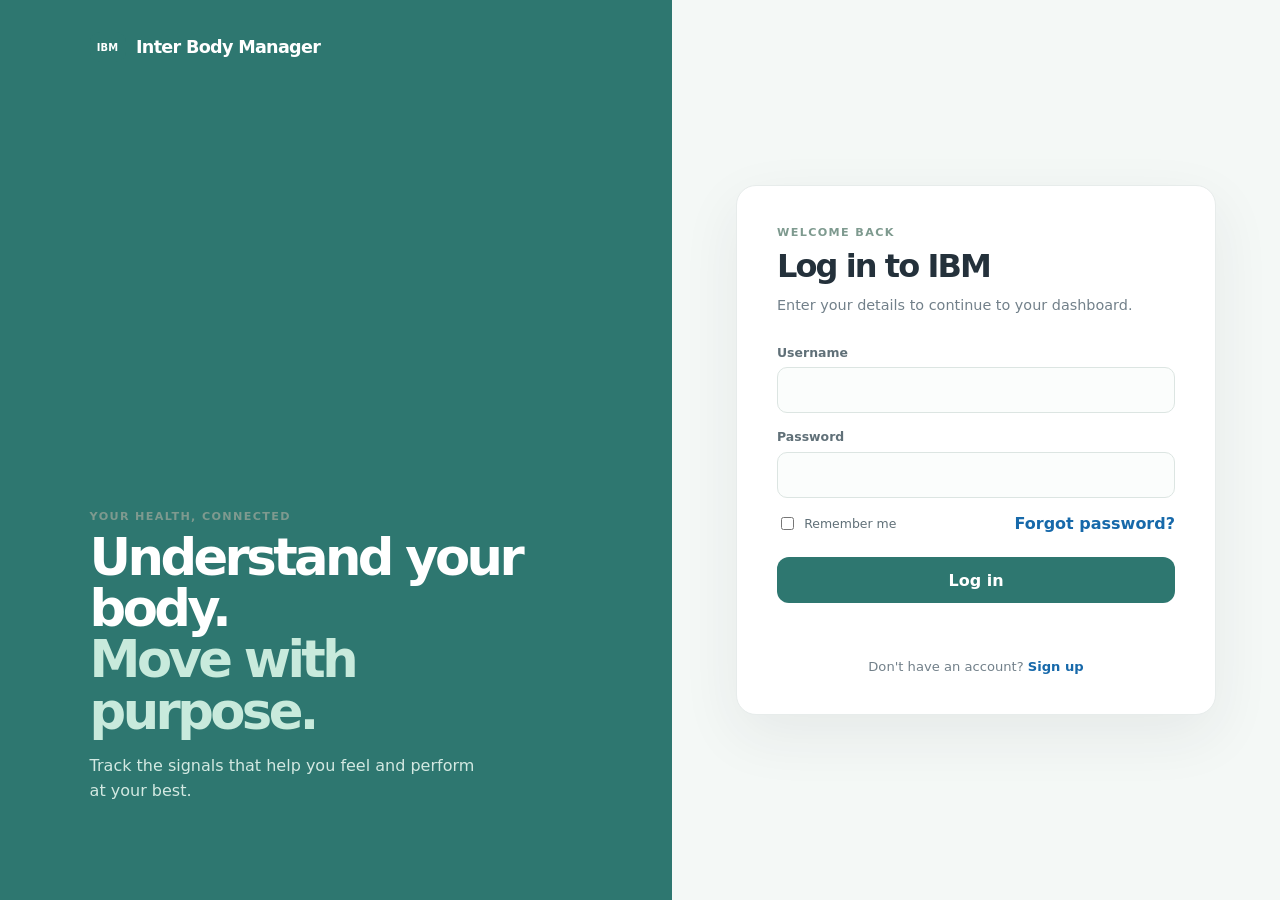
==== login.html @ 046cdf41 "Added the login system" ====
<!DOCTYPE html>
<html lang="en-GB">
<head>
    <meta charset="UTF-8">
    <meta name="viewport" content="width=device-width, initial-scale=1.0">
    <link rel="stylesheet" href="styles.css">
    <title>Log in | Inter Body Manager</title>
</head>
<body class="auth-page">
    <main class="auth-layout">
        <section class="auth-intro">
            <a class="auth-brand" href="login.html"><span class="brand-mark">IBM</span><span>Inter Body Manager</span></a>
            <div><p class="section-kicker">Your health, connected</p><h1>Understand your body.<br><span>Move with purpose.</span></h1><p>Track the signals that help you feel and perform at your best.</p></div>
        </section>
        <section class="auth-card" aria-labelledby="login-heading">
            <p class="section-kicker">Welcome back</p>
            <h2 id="login-heading">Log in to IBM</h2>
            <p class="auth-subtitle">Enter your details to continue to your dashboard.</p>
            <form id="login-form" class="auth-form">
                <label for="username">Username</label>
                <input id="username" name="username" type="text" autocomplete="username" required>
                <label for="password">Password</label>
                <input id="password" name="password" type="password" autocomplete="current-password" required>
                <div class="auth-options"><label class="remember-label"><input type="checkbox"> Remember me</label><a href="forgot-password.html">Forgot password?</a></div>
                <button class="save-button" type="submit">Log in</button>
                <p class="form-message" role="status"></p>
            </form>
            <p class="auth-switch">Don't have an account? <a href="signup.html">Sign up</a></p>
        </section>
    </main>
</body>
</html>
---- styles.css ----
* {
    box-sizing: border-box;
}

:root {
    --ink: #24313b;
    --muted: #72808a;
    --line: #e7eceb;
    --cream: #f7faf7;
    --teal: #2e7770;
    --mint: #d9eee8;
}

body {
    margin: 0;
    color: var(--ink);
    background: #f8faf9;
    font-family: Inter, ui-sans-serif, system-ui, -apple-system, BlinkMacSystemFont, "Segoe UI", sans-serif;
    overflow-x: hidden;
    overflow-y: auto;
}

.page-layout {
    display: flex;
    flex-direction: column;
    min-height: 100dvh;
    transition: margin-left .2s ease, width .2s ease;
}

.page-layout.sidebar-open {
    width: calc(100% - 280px);
    margin-left: 280px;
}

main {
    flex: 0 0 auto;
}

.navbar-nav {
    position: fixed; z-index: 30; top: 0; bottom: 0; left: 0; display: flex; flex-direction: column; gap: 0; width: 280px; max-height: none; padding: 5.5rem 0 1rem; margin: 0; overflow-y: auto; list-style: none; background: #fff; border: 1px solid var(--line); border-left: 0; border-radius: 0; box-shadow: 8px 12px 25px #24313b14; transform: translateX(-105%); transition: transform .2s ease;
}

.navbar-nav.is-open {
    transform: translateX(0);
}

.navbar {
    position: sticky;
    top: 0;
    z-index: 20;
    padding: 1.25rem 1.25rem;
    background: #fff;
    border-bottom: 1px solid var(--line);
}

.container-fluid { display: flex; justify-content: flex-start; align-items: center; width: 100%; margin: 0; }
.brand-navigation { display: flex; align-items: center; gap: .55rem; }
.navbar-brand { display: flex; flex-shrink: 0; align-items: center; gap: .55rem; color: var(--ink); font-size: 1.3rem; font-weight: 750; letter-spacing: -.04em; text-decoration: none; white-space: nowrap; }
.brand-mark { display: grid; flex-shrink: 0; place-items: center; width: 36px; height: 30px; border-radius: 10px; color: #fff; background: var(--teal); font-size: .62rem; letter-spacing: .02em; }
.nav-item { width: 100%; }
.nav-link { display: block; padding: .75rem 1.5rem; }
.nav-link:hover, .nav-link.active { background: #f1f8f5; }
.nav-link { color: var(--muted); font-size: .86rem; text-decoration: none; }
.nav-link.active, .nav-link:hover { color: var(--teal); }
.menu-toggle { display: grid; gap: 4px; width: 30px; padding: 5px 3px; border: 0; background: transparent; cursor: pointer; }
.menu-toggle span { display: block; width: 24px; height: 2px; border-radius: 2px; background: var(--ink); transition: transform .2s ease, opacity .2s ease; }
.menu-toggle[aria-expanded="true"] span:nth-child(1) { transform: translateY(6px) rotate(45deg); }.menu-toggle[aria-expanded="true"] span:nth-child(2) { opacity: 0; }.menu-toggle[aria-expanded="true"] span:nth-child(3) { transform: translateY(-6px) rotate(-45deg); }

.dashboard-shell { max-width: 1280px; margin: auto; padding: 4rem 5vw 5rem; }
.welcome-bar, .section-heading, .card-title-row, .dialog-header { display: flex; justify-content: space-between; align-items: center; }
.eyebrow, .section-kicker { margin: 0 0 .55rem; color: #7e9a8f; font-size: .7rem; font-weight: 800; letter-spacing: .12em; text-transform: uppercase; }
h1, h2, p { margin-top: 0; }
h1 { margin-bottom: .6rem; font-size: clamp(2.2rem, 4vw, 3.8rem); letter-spacing: -.07em; line-height: 1; }
h1 span { color: var(--teal); }
.welcome-copy { color: var(--muted); font-size: .95rem; }
.add-data-button, .save-button { border: 0; border-radius: 12px; background: var(--teal); color: white; cursor: pointer; font: inherit; font-weight: 700; }
.add-data-button { display: flex; align-items: center; gap: .55rem; padding: .8rem 1.1rem; }
.add-data-button:hover, .save-button:hover { background: #215f5a; }
.plus-icon { font-size: 1.35rem; font-weight: 400; line-height: .7; }
.dashboard-sections { margin-top: 3rem; border: 1px solid var(--line); border-radius: 22px; overflow: hidden; background: #fff; }
.dashboard-section { padding: 2.3rem; }
.fitness-section { background: #f4faf7; border-bottom: 1px solid var(--line); }
.nutrition-section { background: #fff; }
.section-heading { margin-bottom: 1.7rem; align-items: end; }
.section-heading h2 { margin: 0; font-size: 1.7rem; letter-spacing: -.05em; }
.section-link { color: var(--teal); font-size: .8rem; font-weight: 700; text-decoration: none; }
.fitness-grid { display: grid; grid-template-columns: repeat(5, 1fr); gap: 1rem; }
.nutrition-grid { display: grid; grid-template-columns: 1fr 1.3fr; gap: 1rem; }
.stat-card, .calorie-card, .macro-card { padding: 1.5rem; border: 1px solid var(--line); border-radius: 16px; background: #fff; }
.card-title-row { justify-content: flex-start; gap: .6rem; color: #687782; font-size: .8rem; font-weight: 700; }
.card-icon { display: grid; place-items: center; width: 28px; height: 28px; border-radius: 9px; font-size: 1rem; }
.activity-icon { color: #268273; background: #d8eee7; }.sleep-icon { color: #71679b; background: #e9e4f6; }.heart-icon { color: #c26767; background: #f8e1de; }.flame-icon { color: #bc7840; background: #fbe6d2; }.macro-icon { color: #558a6b; background: #dcefe2; }
.stat-card > strong { display: inline-block; margin-top: 1.5rem; font-size: 2.3rem; letter-spacing: -.06em; }
.small-number { font-size: 1rem; letter-spacing: 0; }
.stat-unit { margin-left: .25rem; color: var(--muted); font-size: .75rem; }
.stat-card p, .calorie-card p { margin: .8rem 0 0; color: var(--muted); font-size: .72rem; }
.progress-track { height: 6px; margin-top: 1.25rem; overflow: hidden; border-radius: 5px; background: #edf1f0; }
.progress-fill { display: block; height: 100%; border-radius: inherit; }.activity-fill { width: 68%; background: #66b7a4; }.distance-fill { width: 80%; background: #9b8ec5; }.active-fill { width: 72%; background: #e29b66; }.light-fill { width: 64%; background: #66b7a4; }.sedentary-fill { width: 52%; background: #a494cb; }.calorie-fill { width: 67%; background: #e29b66; }
.heart-line { display: flex; align-items: center; gap: 4px; height: 25px; margin-top: 1.25rem; }.heart-line span { width: 20%; height: 3px; border-radius: 4px; background: #e5a09b; }.heart-line span:nth-child(2), .heart-line span:nth-child(4) { height: 12px; }.heart-line span:nth-child(3) { height: 20px; }
.calorie-number { display: flex; align-items: baseline; gap: .4rem; margin-top: 1.4rem; }.calorie-number strong { font-size: 2.4rem; letter-spacing: -.06em; }.calorie-number span { color: var(--muted); font-size: .75rem; }
.macro-caption { margin-left: auto; color: #a0aaa9; font-size: .7rem; font-weight: 500; }.macro-row { display: grid; grid-template-columns: 1fr auto; gap: .5rem; align-items: center; margin-top: 1.15rem; color: var(--muted); font-size: .75rem; }.macro-row .progress-track { grid-column: 1 / -1; margin-top: 0; }.macro-label { font-weight: 700; }.protein-label { color: #5a9a79; }.carbs-label { color: #bf8752; }.fat-label { color: #8879b0; }.protein-fill { width: 60%; background: #78bf98; }.carbs-fill { width: 71%; background: #e1ac71; }.fat-fill { width: 70%; background: #a494cb; }

.data-dialog { width: min(92vw, 440px); padding: 2rem; border: 0; border-radius: 20px; color: var(--ink); box-shadow: 0 20px 70px #24313b2e; }.data-dialog::backdrop { background: #24313b66; backdrop-filter: blur(3px); }.dialog-header { align-items: start; }.dialog-header h2 { margin: 0 0 1.5rem; font-size: 1.8rem; letter-spacing: -.05em; }.dialog-close { border: 0; background: transparent; color: var(--muted); font-size: 1.7rem; cursor: pointer; }.data-dialog label { display: block; margin: 1rem 0 .45rem; color: #607078; font-size: .78rem; font-weight: 700; }.data-dialog label span { color: #a2abaa; font-weight: 400; }.data-dialog select, .data-dialog input { width: 100%; padding: .8rem .9rem; border: 1px solid #dce5e2; border-radius: 10px; color: var(--ink); background: #fbfdfc; font: inherit; }.input-with-unit { position: relative; }.input-with-unit input { padding-right: 4rem; }.input-with-unit span { position: absolute; top: .8rem; right: .9rem; color: var(--muted); font-size: .8rem; }.save-button { width: 100%; margin-top: 1.5rem; padding: .85rem; }

.footer-container {
    background-color: #0f1214;
    padding: 1rem 0;
    text-align: center;
    flex-shrink: 0;
}

.footer {
    width: 80%;
    min-height: 0;
    background-color: #0f1214;
    color: #fff;
    display: flex;
    justify-content: center;
    flex-wrap: wrap;
    margin: 0 auto;
}

.footer-heading {
    display: flex;
    flex-direction: column;
    margin: 1.25rem 2.5rem;
}

.footer-heading h2 {
    margin-bottom: .75rem;
}

.footer-heading a {
    color: #fff;
    text-decoration: none;
    margin-bottom: 0.25rem;
}

.footer-heading a:hover {
    color: red;
    transition: 0.3s ease-in-out;
}

.auth-page {
    min-height: 100dvh;
    overflow: auto;
    background: #f4f8f6;
}

.auth-layout {
    display: grid;
    grid-template-columns: minmax(0, 1.05fr) minmax(360px, .95fr);
    min-height: 100dvh;
}

.auth-layout-centered {
    display: grid;
    place-items: center;
    padding: 2rem;
}

.auth-intro {
    display: flex;
    flex-direction: column;
    justify-content: space-between;
    padding: 2rem 7vw 5rem;
    color: #fff;
    background: var(--teal);
}

.auth-intro h1 {
    max-width: 560px;
    margin-bottom: 1rem;
}

.auth-intro h1 span {
    color: #c8eadc;
}

.auth-intro > div:last-child p:last-child {
    max-width: 400px;
    color: #d3e9e2;
    line-height: 1.6;
}

.auth-brand {
    display: inline-flex;
    align-items: center;
    gap: .65rem;
    align-self: flex-start;
    color: #fff;
    font-size: 1.1rem;
    font-weight: 750;
    letter-spacing: -.04em;
    text-decoration: none;
}

.auth-brand-dark {
    margin-bottom: 3rem;
    color: var(--ink);
}

.auth-card {
    width: min(100%, 480px);
    padding: 2.5rem;
    border: 1px solid var(--line);
    border-radius: 20px;
    background: #fff;
    box-shadow: 0 20px 60px #24313b12;
}

.auth-layout:not(.auth-layout-centered) .auth-card {
    align-self: center;
    justify-self: center;
}

.auth-card h2 {
    margin: 0 0 .6rem;
    font-size: 2rem;
    letter-spacing: -.06em;
}

.auth-subtitle {
    margin-bottom: 1.75rem;
    color: var(--muted);
    font-size: .9rem;
    line-height: 1.5;
}

.auth-form label {
    display: block;
    margin: 1rem 0 .45rem;
    color: #607078;
    font-size: .78rem;
    font-weight: 700;
}

.auth-form label span {
    color: #a2abaa;
    font-weight: 400;
}

.auth-form input {
    width: 100%;
    padding: .8rem .9rem;
    border: 1px solid #dce5e2;
    border-radius: 10px;
    color: var(--ink);
    background: #fbfdfc;
    font: inherit;
}

.auth-form input:focus {
    outline: 2px solid #a9d8c8;
    border-color: var(--teal);
}

.form-two-columns {
    display: grid;
    grid-template-columns: 1fr 1fr;
    gap: 1rem;
}

.auth-options {
    display: flex;
    justify-content: space-between;
    align-items: center;
    margin: 1rem 0 1.5rem;
}

.auth-options a, .auth-switch a {
    color: #1769aa;
    font-weight: 700;
    text-decoration: none;
}

.remember-label {
    display: flex !important;
    align-items: center;
    gap: .45rem;
    margin: 0 !important;
    font-weight: 500 !important;
}

.remember-label input {
    width: auto;
}

.auth-form .save-button {
    margin-top: 1.5rem;
}

.auth-options + .save-button {
    margin-top: 0;
}

.form-message {
    min-height: 1.1rem;
    margin: .9rem 0 0;
    color: #b44d4d;
    font-size: .78rem;
    line-height: 1.4;
}

.form-message.success {
    color: #2f8068;
}

.auth-switch {
    margin: 1.5rem 0 0;
    color: var(--muted);
    font-size: .82rem;
    text-align: center;
}

@media (max-width: 720px) {
    .page-layout.sidebar-open { width: calc(100% - 230px); margin-left: 230px; }
    .navbar-nav { width: 230px; }
    .dashboard-shell { padding-top: 2.5rem; }.welcome-bar { align-items: start; flex-direction: column; gap: 1.5rem; }.dashboard-section { padding: 1.4rem; }.fitness-grid, .nutrition-grid { grid-template-columns: 1fr; }.footer { height: auto; }.footer-heading { margin: 2rem 1rem; }
    .auth-layout { grid-template-columns: 1fr; }
    .auth-intro { display: none; }
    .auth-layout-centered { padding: 1rem; }
    .auth-card { padding: 1.5rem; }
    .auth-brand-dark { margin-bottom: 2rem; }
    .form-two-columns { grid-template-columns: 1fr; gap: 0; }
}
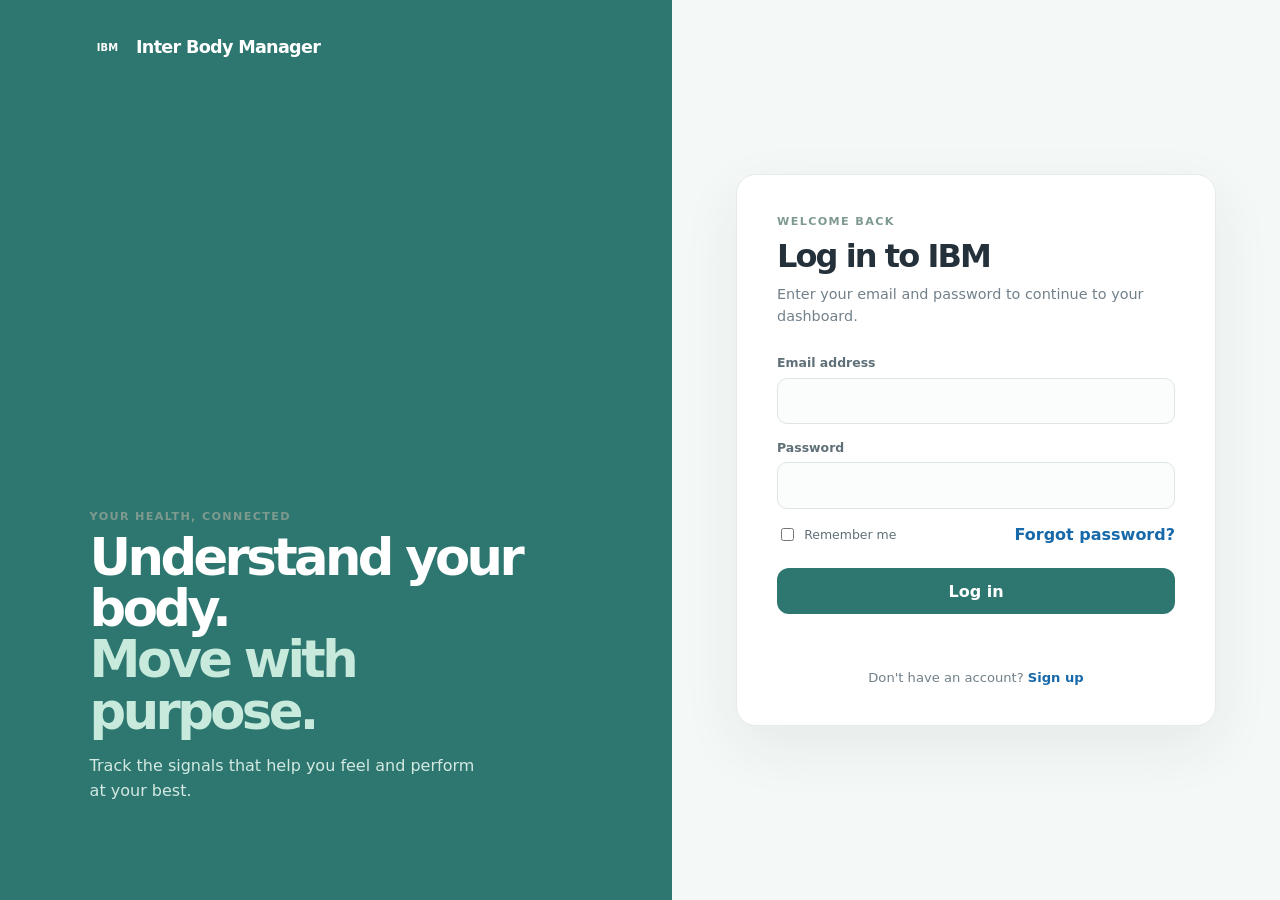
==== commit 0b8fa9a7: "Changed functionality to use the user's email to login, and added authentication." ====
--- a/login.html
+++ b/login.html
@@ -15,10 +15,10 @@
         <section class="auth-card" aria-labelledby="login-heading">
             <p class="section-kicker">Welcome back</p>
             <h2 id="login-heading">Log in to IBM</h2>
-            <p class="auth-subtitle">Enter your details to continue to your dashboard.</p>
+            <p class="auth-subtitle">Enter your email and password to continue to your dashboard.</p>
             <form id="login-form" class="auth-form">
-                <label for="username">Username</label>
-                <input id="username" name="username" type="text" autocomplete="username" required>
+                <label for="email">Email address</label>
+                <input id="email" name="email" type="email" autocomplete="email" required>
                 <label for="password">Password</label>
                 <input id="password" name="password" type="password" autocomplete="current-password" required>
                 <div class="auth-options"><label class="remember-label"><input type="checkbox"> Remember me</label><a href="forgot-password.html">Forgot password?</a></div>
